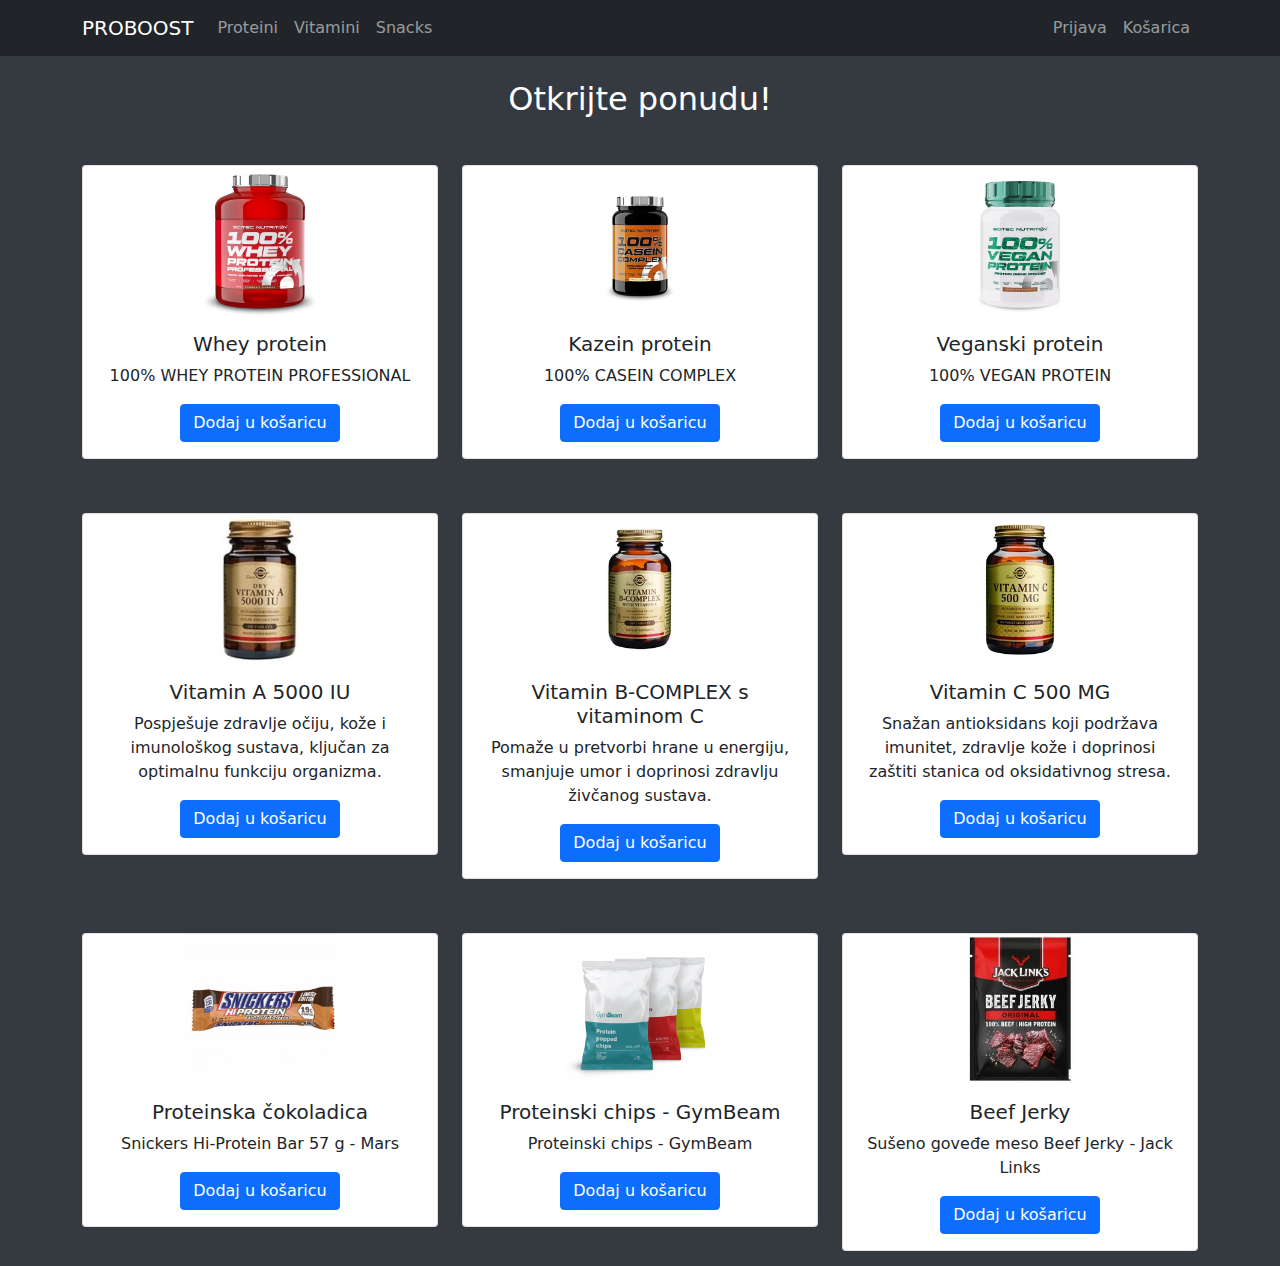
==== PROBOOST/index.html @ e50d38f0 "Prva verzija" ====
<!DOCTYPE html>
<html lang="en">
<head>
    <meta charset="UTF-8">
    <meta name="viewport" content="width=device-width, initial-scale=1.0">
    <title>PROBOOST - Webshop</title>
    <link rel="stylesheet" href="css/bootstrap.min.css">
    <link rel="stylesheet" href="css/styler.css">
</head>
<body>
    <nav class="navbar navbar-expand-lg navbar-dark bg-dark">
        <div class="container">
            <a class="navbar-brand" href="index.html">PROBOOST</a>
            <button class="navbar-toggler" type="button" data-bs-toggle="collapse" data-bs-target="#navbarNav" aria-controls="navbarNav" aria-expanded="false" aria-label="Toggle navigation">
                <span class="navbar-toggler-icon"></span>
            </button>
            <div class="collapse navbar-collapse" id="navbarNav">
                <ul class="navbar-nav me-auto">
                    <li class="nav-item">
                        <a class="nav-link" href="proteins.html">Proteini</a>
                    </li>
                    <li class="nav-item">
                        <a class="nav-link" href="vitamins.html">Vitamini</a>
                    </li>
                    <li class="nav-item">
                        <a class="nav-link" href="snacks.html">Snacks</a>
                    </li>
                </ul>
                <ul class="navbar-nav">
                    <li class="nav-item">
                        <a class="nav-link" href="#" data-bs-toggle="modal" data-bs-target="#signInModal">Prijava</a>
                    </li>
                    <li class="nav-item">
                        <a class="nav-link" href="#" data-bs-toggle="modal" data-bs-target="#cartModal">Košarica</a>
                    </li>
                </ul>
            </div>
        </div>
    </nav>

    <div class="container mt-4">
        <h2 class="text-center text-light">Otkrijte ponudu!</h2>
        <div class="row">

            <div class="container mt-4">
                <div class="row">
                    <!-- Protein Product 1 -->
                    <div class="col-md-4">
                        <div class="card text-center">
                            <img src="pic\Protein1.webp" class="card-img-top product-img" alt="100% WHEY PROTEIN PROFESSIONAL">
                            <div class="card-body">
                                <h5 class="card-title">Whey protein</h5>
                                <p class="card-text">100% WHEY PROTEIN PROFESSIONAL</p>
                                <a href="#" class="btn btn-primary">Dodaj u košaricu</a>
                            </div>
                        </div>
                    </div>

                    <!-- Protein Product 2 -->
                    <div class="col-md-4">
                        <div class="card text-center">
                            <img src="pic\Protein2.webp" class="card-img-top product-img" alt="100% CASEIN COMPLEX">
                            <div class="card-body">
                                <h5 class="card-title">Kazein protein</h5>
                                <p class="card-text">100% CASEIN COMPLEX</p>
                                <a href="#" class="btn btn-primary">Dodaj u košaricu</a>
                            </div>
                        </div>
                    </div>

                    <!-- Protein Product 3 -->
                    <div class="col-md-4">
                                <div class="card text-center">
                                    <img src="pic\Protein3.webp" class="card-img-top product-img" alt="100% VEGAN PROTEIN">
                                    <div class="card-body">
                                        <h5 class="card-title">Veganski protein</h5>
                                        <p class="card-text">100% VEGAN PROTEIN</p>
                                        <a href="#" class="btn btn-primary">Dodaj u košaricu</a>
                                    </div>
                                </div>
                            </div>
                        </div>
                    </div>
                </div>
            </div>

            <div class="container mt-4">
                <div class="row">
                    <!-- Protein Product 1 -->
                    <div class="col-md-4">
                        <div class="card text-center">
                            <img src="pic\Vitamin1.webp" class="card-img-top product-img" alt="Vitamin A">
                            <div class="card-body">
                                <h5 class="card-title">Vitamin A 5000 IU</h5>
                                <p class="card-text">Pospješuje zdravlje očiju, kože i imunološkog sustava, ključan za optimalnu funkciju organizma.</p>
                                <a href="#" class="btn btn-primary">Dodaj u košaricu</a>
                            </div>
                        </div>
                    </div>

                    <!-- Vitamin Product 2 -->
                    <div class="col-md-4">
                        <div class="card text-center">
                            <img src="pic\Vitamin2.webp" class="card-img-top product-img" alt="Vitamin B">
                            <div class="card-body">
                                <h5 class="card-title">Vitamin B-COMPLEX s vitaminom C</h5>
                                <p class="card-text">Pomaže u pretvorbi hrane u energiju, smanjuje umor i doprinosi zdravlju živčanog sustava.</p>
                                <a href="#" class="btn btn-primary">Dodaj u košaricu</a>
                            </div>
                        </div>
                    </div>
        
                    <!-- Vitamin Product 3 -->
                    <div class="col-md-4">
                                <div class="card text-center">
                                    <img src="pic\Vitamin3.webp" class="card-img-top product-img" alt="Vitamin C">
                                    <div class="card-body">
                                        <h5 class="card-title">Vitamin C 500 MG</h5>
                                        <p class="card-text">Snažan antioksidans koji podržava imunitet, zdravlje kože i doprinosi zaštiti stanica od oksidativnog stresa.</p>
                                        <a href="#" class="btn btn-primary">Dodaj u košaricu</a>
                                    </div>
                                </div>
                            </div>
                        </div>
                    </div>
                </div>
            </div>

            <div class="container mt-4">
                <div class="row">
                    <!-- Snack Product 1 -->
                    <div class="col-md-4">
                        <div class="card text-center">
                            <img src="pic\Snack1.webp" class="card-img-top product-img" alt="Snickers Hi-Protein Bar 57 g - Mars">
                            <div class="card-body">
                                <h5 class="card-title">Proteinska čokoladica</h5>
                                <p class="card-text">Snickers Hi-Protein Bar 57 g - Mars</p>
                                <a href="#" class="btn btn-primary">Dodaj u košaricu</a>
                            </div>
                        </div>
                    </div>

                    <!-- Snack Product 2 -->
                    <div class="col-md-4">
                        <div class="card text-center">
                            <img src="pic\Snack2.webp" class="card-img-top product-img" alt="Proteinski chips - GymBeam">
                            <div class="card-body">
                                <h5 class="card-title">Proteinski chips - GymBeam</h5>
                                <p class="card-text">Proteinski chips - GymBeam</p>
                                <a href="#" class="btn btn-primary">Dodaj u košaricu</a>
                            </div>
                        </div>
                    </div>
        
                    <!-- Snack Product 3 -->
                    <div class="col-md-4">
                                <div class="card text-center">
                                    <img src="pic\Snack3.webp" class="card-img-top product-img" alt="Sušeno goveđe meso Beef Jerky - Jack Links">
                                    <div class="card-body">
                                        <h5 class="card-title">Beef Jerky</h5>
                                        <p class="card-text">Sušeno goveđe meso Beef Jerky - Jack Links</p>
                                        <a href="#" class="btn btn-primary">Dodaj u košaricu</a>
                                    </div>
                                </div>
                            </div>
                        </div>
                    </div>
                </div>
            </div>
        </div>
    </div>
            
              
    <!-- Sign In Modal -->
    <div class="modal fade" id="signInModal" tabindex="-1" aria-labelledby="signInModalLabel" aria-hidden="true">
        <div class="modal-dialog">
            <div class="modal-content bg-dark text-white">
                <div class="modal-header">
                    <h5 class="modal-title" id="signInModalLabel">Prijavi se</h5>
                    <button type="button" class="btn-close" data-bs-dismiss="modal" aria-label="Close"></button>
                </div>
                <div class="modal-body">
                    <form>
                        <div class="mb-3">
                            <label for="email" class="form-label">Email</label>
                            <input type="email" class="form-control" id="email" required>
                        </div>
                        <div class="mb-3">
                            <label for="password" class="form-label">Lozinka</label>
                            <div class="input-group">
                                <input type="password" class="form-control" id="password" required>
                                <button type="button" class="btn btn-outline-secondary" id="togglePassword">Prikaži</button>
                            </div>
                        </div>
                        <button type="submit" class="btn btn-primary">Prijavi se</button>
                    </form>
                    <p class="mt-2">Nemaš račun? <a href="#" data-bs-toggle="modal" data-bs-target="#registerModal" data-bs-dismiss="modal" class="text-primary">Registriraj se</a></p>
                </div>
            </div>
        </div>
    </div>

    <!-- Register Modal -->
    <div class="modal fade" id="registerModal" tabindex="-1" aria-labelledby="registerModalLabel" aria-hidden="true">
        <div class="modal-dialog">
            <div class="modal-content bg-dark text-white">
                <div class="modal-header">
                    <h5 class="modal-title" id="registerModalLabel">Registriraj se</h5>
                    <button type="button" class="btn-close" data-bs-dismiss="modal" aria-label="Close"></button>
                </div>
                <div class="modal-body">
                    <form>
                        <div class="mb-3">
                            <label for="name" class="form-label">Ime</label>
                            <input type="text" class="form-control" id="name" required>
                        </div>
                        <div class="mb-3">
                            <label for="surname" class="form-label">Prezime</label>
                            <input type="text" class="form-control" id="surname" required>
                        </div>
                        <div class="mb-3">
                            <label for="regEmail" class="form-label">Email</label>
                            <input type="email" class="form-control" id="regEmail" required>
                        </div>
                        <div class="mb-3">
                            <label for="regPassword" class="form-label">Lozinka</label>
                            <div class="input-group">
                                <input type="password" class="form-control" id="regPassword" required>
                                <button type="button" class="btn btn-outline-secondary" id="toggleRegPassword">Prikaži</button>
                            </div>
                        </div>
                        <button type="submit" class="btn btn-primary">Registriraj se</button>
                    </form>
                    <p class="mt-2">Već imaš račun? <a href="#" data-bs-toggle="modal" data-bs-target="#signInModal" data-bs-dismiss="modal" class="text-primary">Prijavi se</a></p>
                </div>
            </div>
        </div>
    </div>

    <!-- Cart Modal -->
    <div class="modal fade" id="cartModal" tabindex="-1" aria-labelledby="cartModalLabel" aria-hidden="true">
        <div class="modal-dialog">
            <div class="modal-content bg-dark text-white">
                <div class="modal-header">
                    <h5 class="modal-title" id="cartModalLabel">Tvoja košarica</h5>
                    <button type="button" class="btn-close" data-bs-dismiss="modal" aria-label="Close"></button>
                </div>
                <div class="modal-body">
                    <p>Tvoja košarica je prazna.</p>
                </div>
            </div>
        </div>
    </div>

    <script src="js/jquery.min.js"></script>
    <script src="js/bootstrap.bundle.min.js"></script>

    <script>
        document.addEventListener('DOMContentLoaded', function () {
            const togglePassword = document.getElementById('togglePassword');
            const passwordInput = document.getElementById('password');
        
            if (togglePassword) {
                togglePassword.addEventListener('mousedown', function () {
                    passwordInput.type = 'text';
                });
        
                togglePassword.addEventListener('mouseup', function () {
                    passwordInput.type = 'password';
                });
        
                togglePassword.addEventListener('mouseleave', function () {
                    passwordInput.type = 'password';
                });
            }
        
            const toggleRegPassword = document.getElementById('toggleRegPassword');
            const regPasswordInput = document.getElementById('regPassword');
        
            if (toggleRegPassword) {
                toggleRegPassword.addEventListener('mousedown', function () {
                    regPasswordInput.type = 'text';
                });
        
                toggleRegPassword.addEventListener('mouseup', function () {
                    regPasswordInput.type = 'password';
                });
        
                toggleRegPassword.addEventListener('mouseleave', function () {
                    regPasswordInput.type = 'password';
                });
            }
        });
        </script>

</body>
</html>
---- PROBOOST/css/styler.css ----
body {
    background-color: #343a40;
}

.card {
    margin: 15px 0;
}

.navbar {
    margin-bottom: 20px;
}

.text-light {
    color: #ffffff !important;
}

.product-img {
    max-width: 100%;      /* Da slike ne prelaze širinu kartice */
    height: auto;         /* Omogućava automatsko prilagođavanje visine */
    max-height: 150px;    /* Ograničava visinu slike za ujednačen izgled */
    object-fit: contain;  /* Zadržava proporcije slike */
}
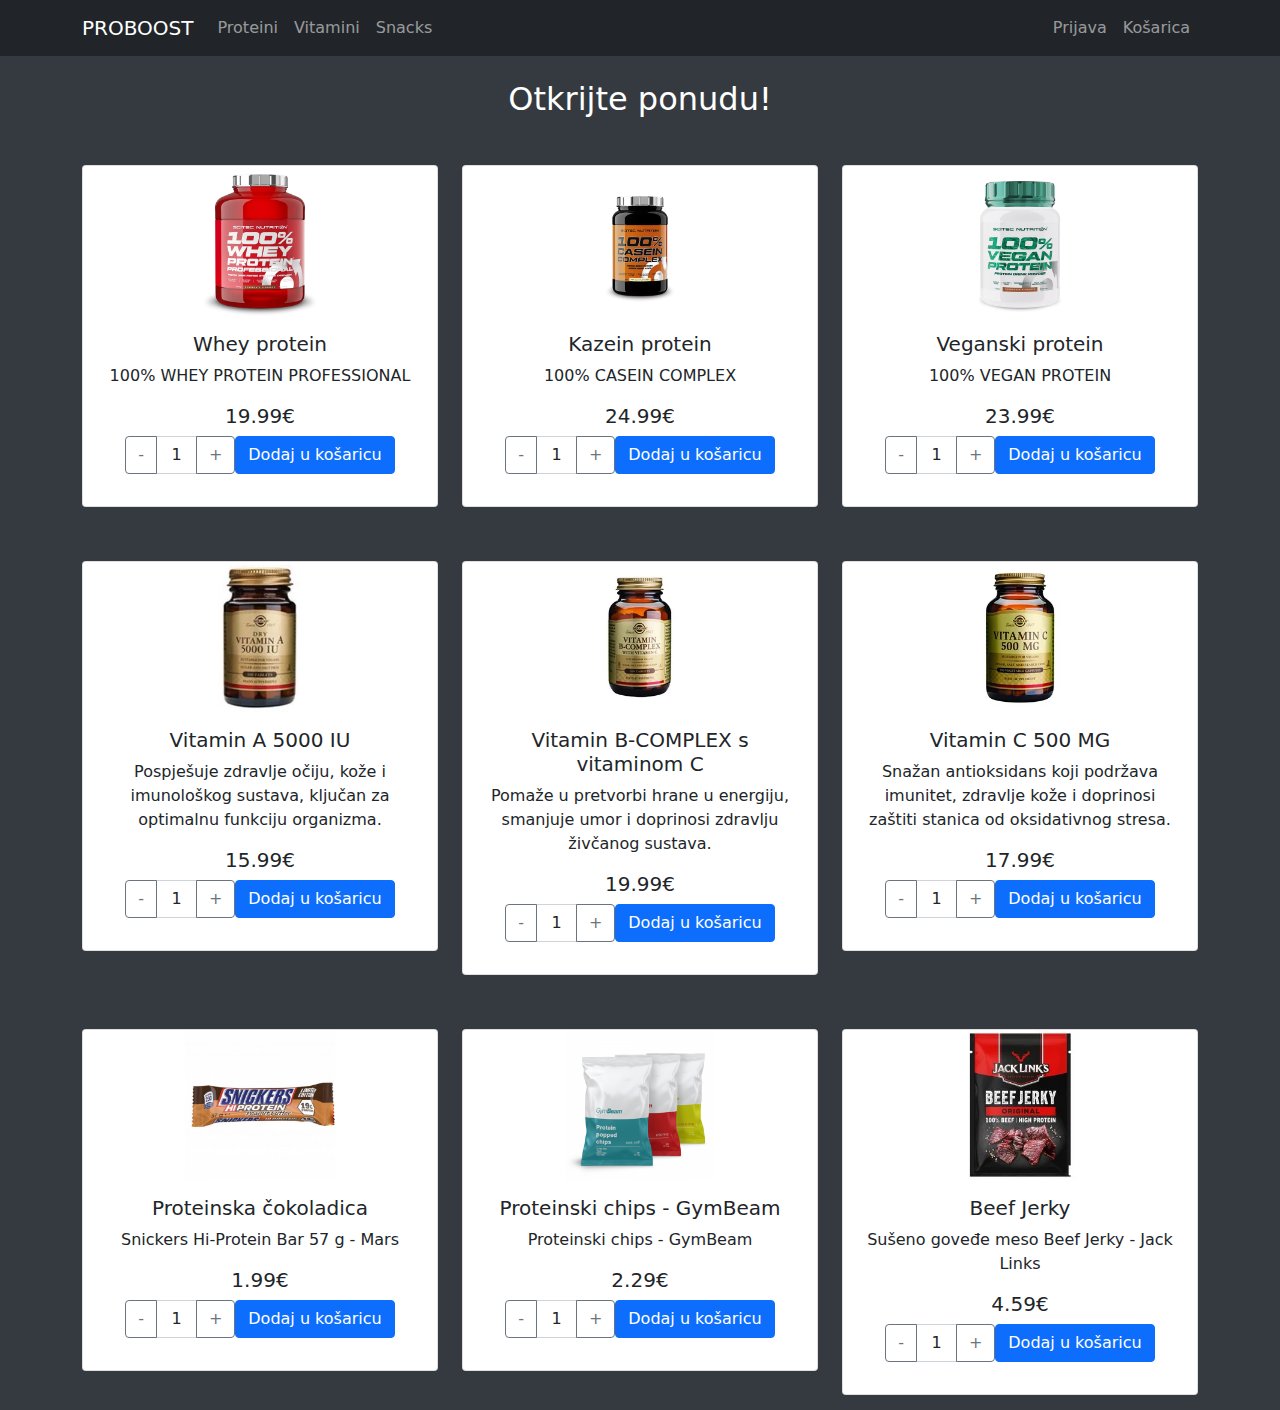
==== commit f06228c2: "Dodavanje proizvoda u košaricu i spinner za količinu proizvoda" ====
--- a/PROBOOST/index.html
+++ b/PROBOOST/index.html
@@ -6,6 +6,7 @@
     <title>PROBOOST - Webshop</title>
     <link rel="stylesheet" href="css/bootstrap.min.css">
     <link rel="stylesheet" href="css/styler.css">
+
 </head>
 <body>
     <nav class="navbar navbar-expand-lg navbar-dark bg-dark">
@@ -44,6 +45,7 @@
 
             <div class="container mt-4">
                 <div class="row">
+
                     <!-- Protein Product 1 -->
                     <div class="col-md-4">
                         <div class="card text-center">
@@ -51,49 +53,82 @@
                             <div class="card-body">
                                 <h5 class="card-title">Whey protein</h5>
                                 <p class="card-text">100% WHEY PROTEIN PROFESSIONAL</p>
-                                <a href="#" class="btn btn-primary">Dodaj u košaricu</a>
-                            </div>
-                        </div>
-                    </div>
-
+                                <h5 class="card-text">19.99€</h5>
+                                <div class="d-flex justify-content-center align-items-center mb-3">
+                                    <div class="input-group" style="max-width: 110px;">
+                                        <button class="btn btn-outline-secondary" type="button" id="decrease">-</button>
+                                        <input type="number" class="form-control" value="1" min="1" max="10" step="1" id="spinnerInput">
+                                        <button class="btn btn-outline-secondary" type="button" id="increase">+</button>
+                                    </div>
+                                    <button class="btn btn-primary add-to-cart-btn" data-product-name="Whey protein" data-product-price="19.99€">Dodaj u košaricu</button>
+                                </div>
+                            </div>
+                        </div>
+                    </div>
+
+                    
                     <!-- Protein Product 2 -->
                     <div class="col-md-4">
                         <div class="card text-center">
-                            <img src="pic\Protein2.webp" class="card-img-top product-img" alt="100% CASEIN COMPLEX">
+                            <img src="pic/Protein2.webp" class="card-img-top product-img" alt="100% CASEIN COMPLEX">
                             <div class="card-body">
                                 <h5 class="card-title">Kazein protein</h5>
                                 <p class="card-text">100% CASEIN COMPLEX</p>
-                                <a href="#" class="btn btn-primary">Dodaj u košaricu</a>
-                            </div>
-                        </div>
-                    </div>
+                                <h5 class="card-text">24.99€</h5>
+                                <div class="d-flex justify-content-center align-items-center mb-3">
+                                    <div class="input-group" style="max-width: 110px;">
+                                        <button class="btn btn-outline-secondary" type="button" id="decrease">-</button>
+                                        <input type="number" class="form-control" value="1" min="1" max="10" step="1" id="spinnerInput">
+                                        <button class="btn btn-outline-secondary" type="button" id="increase">+</button>
+                                    </div>
+                                    <button class="btn btn-primary add-to-cart-btn" data-product-name="Kazein protein" data-product-price="24.99€">Dodaj u košaricu</button>
+                                </div>
+                            </div>
+                        </div>
+                    </div>
+
 
                     <!-- Protein Product 3 -->
                     <div class="col-md-4">
-                                <div class="card text-center">
-                                    <img src="pic\Protein3.webp" class="card-img-top product-img" alt="100% VEGAN PROTEIN">
-                                    <div class="card-body">
-                                        <h5 class="card-title">Veganski protein</h5>
-                                        <p class="card-text">100% VEGAN PROTEIN</p>
-                                        <a href="#" class="btn btn-primary">Dodaj u košaricu</a>
-                                    </div>
-                                </div>
-                            </div>
-                        </div>
-                    </div>
+                        <div class="card text-center">
+                            <img src="pic\Protein3.webp" class="card-img-top product-img" alt="100% VEGAN PROTEIN">
+                            <div class="card-body">
+                                <h5 class="card-title">Veganski protein</h5>
+                                <p class="card-text">100% VEGAN PROTEIN</p>
+                                <h5 class="card-text">23.99€</h5>
+                                <div class="d-flex justify-content-center align-items-center mb-3">
+                                    <div class="input-group" style="max-width: 110px;">
+                                        <button class="btn btn-outline-secondary" type="button" id="decrease">-</button>
+                                        <input type="number" class="form-control" value="1" min="1" max="10" step="1" id="spinnerInput">
+                                        <button class="btn btn-outline-secondary" type="button" id="increase">+</button>
+                                    </div>
+                                    <button class="btn btn-primary add-to-cart-btn" data-product-name="Veganski protein" data-product-price="23.99€">Dodaj u košaricu</button>
+                                </div>
+                            </div>
+                        </div>
+                    </div>
+
                 </div>
             </div>
 
             <div class="container mt-4">
                 <div class="row">
-                    <!-- Protein Product 1 -->
+                    <!-- Vitamin Product 1 -->
                     <div class="col-md-4">
                         <div class="card text-center">
                             <img src="pic\Vitamin1.webp" class="card-img-top product-img" alt="Vitamin A">
                             <div class="card-body">
                                 <h5 class="card-title">Vitamin A 5000 IU</h5>
                                 <p class="card-text">Pospješuje zdravlje očiju, kože i imunološkog sustava, ključan za optimalnu funkciju organizma.</p>
-                                <a href="#" class="btn btn-primary">Dodaj u košaricu</a>
+                                <h5 class="card-text">15.99€</h5>
+                                <div class="d-flex justify-content-center align-items-center mb-3">
+                                    <div class="input-group" style="max-width: 110px;">
+                                        <button class="btn btn-outline-secondary" type="button" id="decrease">-</button>
+                                        <input type="number" class="form-control" value="1" min="1" max="10" step="1" id="spinnerInput">
+                                        <button class="btn btn-outline-secondary" type="button" id="increase">+</button>
+                                    </div>
+                                    <button class="btn btn-primary add-to-cart-btn" data-product-name="Vitamin A 5000 IU" data-product-price="15.99€">Dodaj u košaricu</button>
+                                </div>
                             </div>
                         </div>
                     </div>
@@ -105,24 +140,39 @@
                             <div class="card-body">
                                 <h5 class="card-title">Vitamin B-COMPLEX s vitaminom C</h5>
                                 <p class="card-text">Pomaže u pretvorbi hrane u energiju, smanjuje umor i doprinosi zdravlju živčanog sustava.</p>
-                                <a href="#" class="btn btn-primary">Dodaj u košaricu</a>
+                                <h5 class="card-text">19.99€</h5>
+                                <div class="d-flex justify-content-center align-items-center mb-3">
+                                    <div class="input-group" style="max-width: 110px;">
+                                        <button class="btn btn-outline-secondary" type="button" id="decrease">-</button>
+                                        <input type="number" class="form-control" value="1" min="1" max="10" step="1" id="spinnerInput">
+                                        <button class="btn btn-outline-secondary" type="button" id="increase">+</button>
+                                    </div>
+                                    <button class="btn btn-primary add-to-cart-btn" data-product-name="Vitamin B-COMPLEX s vitaminom C" data-product-price="19.99€">Dodaj u košaricu</button>
+                                </div>
                             </div>
                         </div>
                     </div>
         
                     <!-- Vitamin Product 3 -->
                     <div class="col-md-4">
-                                <div class="card text-center">
-                                    <img src="pic\Vitamin3.webp" class="card-img-top product-img" alt="Vitamin C">
-                                    <div class="card-body">
-                                        <h5 class="card-title">Vitamin C 500 MG</h5>
-                                        <p class="card-text">Snažan antioksidans koji podržava imunitet, zdravlje kože i doprinosi zaštiti stanica od oksidativnog stresa.</p>
-                                        <a href="#" class="btn btn-primary">Dodaj u košaricu</a>
-                                    </div>
-                                </div>
-                            </div>
-                        </div>
-                    </div>
+                        <div class="card text-center">
+                            <img src="pic\Vitamin3.webp" class="card-img-top product-img" alt="Vitamin C">
+                            <div class="card-body">
+                                <h5 class="card-title">Vitamin C 500 MG</h5>
+                                <p class="card-text">Snažan antioksidans koji podržava imunitet, zdravlje kože i doprinosi zaštiti stanica od oksidativnog stresa.</p>
+                                <h5 class="card-text">17.99€</h5>
+                                <div class="d-flex justify-content-center align-items-center mb-3">
+                                    <div class="input-group" style="max-width: 110px;">
+                                        <button class="btn btn-outline-secondary" type="button" id="decrease">-</button>
+                                        <input type="number" class="form-control" value="1" min="1" max="10" step="1" id="spinnerInput">
+                                        <button class="btn btn-outline-secondary" type="button" id="increase">+</button>
+                                    </div>
+                                    <button class="btn btn-primary add-to-cart-btn" data-product-name="Vitamin C 500 MG" data-product-price="17.99€">Dodaj u košaricu</button>
+                                </div>
+                            </div>
+                        </div>
+                    </div>
+
                 </div>
             </div>
 
@@ -135,7 +185,15 @@
                             <div class="card-body">
                                 <h5 class="card-title">Proteinska čokoladica</h5>
                                 <p class="card-text">Snickers Hi-Protein Bar 57 g - Mars</p>
-                                <a href="#" class="btn btn-primary">Dodaj u košaricu</a>
+                                <h5 class="card-text">1.99€</h5>
+                                <div class="d-flex justify-content-center align-items-center mb-3">
+                                    <div class="input-group" style="max-width: 110px;">
+                                        <button class="btn btn-outline-secondary" type="button" id="decrease">-</button>
+                                        <input type="number" class="form-control" value="1" min="1" max="10" step="1" id="spinnerInput">
+                                        <button class="btn btn-outline-secondary" type="button" id="increase">+</button>
+                                    </div>
+                                    <button class="btn btn-primary add-to-cart-btn" data-product-name="Proteinska čokoladica" data-product-price="1.99€">Dodaj u košaricu</button>
+                                </div>
                             </div>
                         </div>
                     </div>
@@ -147,30 +205,46 @@
                             <div class="card-body">
                                 <h5 class="card-title">Proteinski chips - GymBeam</h5>
                                 <p class="card-text">Proteinski chips - GymBeam</p>
-                                <a href="#" class="btn btn-primary">Dodaj u košaricu</a>
+                                <h5 class="card-text">2.29€</h5>
+                                <div class="d-flex justify-content-center align-items-center mb-3">
+                                    <div class="input-group" style="max-width: 110px;">
+                                        <button class="btn btn-outline-secondary" type="button" id="decrease">-</button>
+                                        <input type="number" class="form-control" value="1" min="1" max="10" step="1" id="spinnerInput">
+                                        <button class="btn btn-outline-secondary" type="button" id="increase">+</button>
+                                    </div>
+                                    <button class="btn btn-primary add-to-cart-btn" data-product-name="Proteinski chips - GymBeam" data-product-price="2.29€">Dodaj u košaricu</button>
+                                </div>
                             </div>
                         </div>
                     </div>
         
                     <!-- Snack Product 3 -->
                     <div class="col-md-4">
-                                <div class="card text-center">
-                                    <img src="pic\Snack3.webp" class="card-img-top product-img" alt="Sušeno goveđe meso Beef Jerky - Jack Links">
-                                    <div class="card-body">
-                                        <h5 class="card-title">Beef Jerky</h5>
-                                        <p class="card-text">Sušeno goveđe meso Beef Jerky - Jack Links</p>
-                                        <a href="#" class="btn btn-primary">Dodaj u košaricu</a>
-                                    </div>
-                                </div>
-                            </div>
-                        </div>
-                    </div>
-                </div>
-            </div>
+                        <div class="card text-center">
+                            <img src="pic\Snack3.webp" class="card-img-top product-img" alt="Sušeno goveđe meso Beef Jerky - Jack Links">
+                            <div class="card-body">
+                                <h5 class="card-title">Beef Jerky</h5>
+                                <p class="card-text">Sušeno goveđe meso Beef Jerky - Jack Links</p>
+                                <h5 class="card-text">4.59€</h5>
+                                <div class="d-flex justify-content-center align-items-center mb-3">
+                                    <div class="input-group" style="max-width: 110px;">
+                                        <button class="btn btn-outline-secondary" type="button" id="decrease">-</button>
+                                        <input type="number" class="form-control" value="1" min="1" max="10" step="1" id="spinnerInput">
+                                        <button class="btn btn-outline-secondary" type="button" id="increase">+</button>
+                                    </div>
+                                    <button class="btn btn-primary add-to-cart-btn" data-product-name="Beef Jerky" data-product-price="4.59€">Dodaj u košaricu</button>
+                                </div>
+                            </div>
+                        </div>
+                    </div>
+
+                </div>
+            </div>
+
         </div>
     </div>
             
-              
+
     <!-- Sign In Modal -->
     <div class="modal fade" id="signInModal" tabindex="-1" aria-labelledby="signInModalLabel" aria-hidden="true">
         <div class="modal-dialog">
@@ -237,7 +311,7 @@
         </div>
     </div>
 
-    <!-- Cart Modal -->
+    <!-- Cart modal --> 
     <div class="modal fade" id="cartModal" tabindex="-1" aria-labelledby="cartModalLabel" aria-hidden="true">
         <div class="modal-dialog">
             <div class="modal-content bg-dark text-white">
@@ -246,7 +320,15 @@
                     <button type="button" class="btn-close" data-bs-dismiss="modal" aria-label="Close"></button>
                 </div>
                 <div class="modal-body">
-                    <p>Tvoja košarica je prazna.</p>
+                    <ul id="cartItemsList">
+                        <li>Tvoja košarica je prazna.</li>
+                    </ul>
+                    <p id="totalPrice">Ukupna cijena: 0.00€</p> <!-- Prikaz ukupne cijene -->
+                </div>
+                    
+                <div class="modal-footer">
+                    <button type="button" class="btn btn-secondary" data-bs-dismiss="modal">Zatvori</button>
+                    <button type="button" class="btn btn-primary" id="checkoutButton">Nastavi na naplatu</button>
                 </div>
             </div>
         </div>
@@ -254,9 +336,14 @@
 
     <script src="js/jquery.min.js"></script>
     <script src="js/bootstrap.bundle.min.js"></script>
+    <!-- <script src="https://code.jquery.com/jquery-3.5.1.slim.min.js"></script>
+    <script src="https://cdn.jsdelivr.net/npm/@popperjs/core@2.9.2/dist/umd/popper.min.js"></script>
+    <script src="https://stackpath.bootstrapcdn.com/bootstrap/4.5.2/js/bootstrap.min.js"></script> -->
+
 
     <script>
         document.addEventListener('DOMContentLoaded', function () {
+            // Toggle password visibility for login form
             const togglePassword = document.getElementById('togglePassword');
             const passwordInput = document.getElementById('password');
         
@@ -274,6 +361,7 @@
                 });
             }
         
+            // Toggle password visibility for registration form
             const toggleRegPassword = document.getElementById('toggleRegPassword');
             const regPasswordInput = document.getElementById('regPassword');
         
@@ -291,7 +379,108 @@
                 });
             }
         });
-        </script>
+
+        document.addEventListener('DOMContentLoaded', () => {
+            // Spinner za povećavanje i smanjivanje količine
+            const increaseBtns = document.querySelectorAll('.btn[id="increase"]');
+            const decreaseBtns = document.querySelectorAll('.btn[id="decrease"]');
+
+            increaseBtns.forEach(btn => {
+                btn.addEventListener('click', (e) => {
+                    const input = e.target.closest('.input-group').querySelector('input');
+                    const currentValue = parseInt(input.value);
+                    const max = parseInt(input.max);
+                    const step = parseInt(input.step);
+                    if (!isNaN(currentValue) && (!max || currentValue + step <= max)) {
+                        input.value = currentValue + step;
+                    }
+                });
+            });
+
+            decreaseBtns.forEach(btn => {
+                btn.addEventListener('click', (e) => {
+                    const input = e.target.closest('.input-group').querySelector('input');
+                    const currentValue = parseInt(input.value);
+                    const min = parseInt(input.min);
+                    const step = parseInt(input.step);
+                    if (!isNaN(currentValue) && (!min || currentValue - step >= min)) {
+                        input.value = currentValue - step;
+                    }
+                });
+            });
+
+            // Košarica
+            let cart = [];
+            let totalPrice = 0;  // Dodajemo varijablu za ukupnu cijenu
+
+            // Dodavanje proizvoda u košaricu
+            const addToCartBtns = document.querySelectorAll('.add-to-cart-btn');
+
+            addToCartBtns.forEach(btn => {
+                btn.addEventListener('click', (e) => {
+                    const productCard = e.target.closest('.card');
+                    const productName = btn.getAttribute('data-product-name');
+                    const productPrice = parseFloat(btn.getAttribute('data-product-price'));
+                    const quantityInput = productCard.querySelector('input[type="number"]');
+                    const quantity = parseInt(quantityInput ? quantityInput.value : 1);
+
+                    addToCart(productName, productPrice, quantity);
+                });
+            });
+
+            function addToCart(productName, productPrice, quantity) {
+                const existingProduct = cart.find(item => item.name === productName);
+
+                if (existingProduct) {
+                    existingProduct.quantity += quantity; // Povećaj količinu ako proizvod već postoji
+                } else {
+                    cart.push({ name: productName, price: productPrice, quantity });
+                }
+
+                updateCartModal();
+            }
+
+            // Ažuriranje sadržaja modalnog prozora košarice
+            function updateCartModal() {
+                const cartItemsList = document.getElementById('cartItemsList');
+                const checkoutButton = document.getElementById('checkoutButton');
+                const totalPriceElement = document.getElementById('totalPrice'); // Prikaz ukupne cijene
+
+                if (cart.length === 0) {
+                    cartItemsList.innerHTML = '<li>Tvoja košarica je prazna.</li>';
+                    totalPriceElement.textContent = 'Ukupna cijena: 0.00€'; // Ako je košarica prazna
+                    checkoutButton.disabled = true; // Onemogući "Nastavi na naplatu" ako je prazno
+                } else {
+                    cartItemsList.innerHTML = '';
+                    totalPrice = 0; // Resetiraj ukupnu cijenu
+
+                    cart.forEach(item => {
+                        const li = document.createElement('li');
+                        li.textContent = `${item.name} - ${item.quantity} x ${item.price.toFixed(2)}€`;
+                        cartItemsList.appendChild(li);
+                        totalPrice += item.price * item.quantity; // Ažuriraj ukupnu cijenu
+                    });
+
+                    totalPriceElement.textContent = `Ukupna cijena: ${totalPrice.toFixed(2)}€`; // Prikaz ukupne cijene
+                    checkoutButton.disabled = false; // Omogući "Nastavi na naplatu" ako ima proizvoda
+                }
+            }
+
+            // Gumb za plaćanje
+            const checkoutButton = document.getElementById('checkoutButton');
+            checkoutButton.addEventListener('click', () => {
+                if (cart.length > 0) {
+                    alert('Plaćanje trenutno nije implementirano. Hvala na kupovini!');
+                } else {
+                    alert('Košarica je prazna.');
+                }
+            });
+        });
+
+
+
+    </script>
+    
 
 </body>
 </html>--- a/PROBOOST/css/styler.css
+++ b/PROBOOST/css/styler.css
@@ -19,4 +19,15 @@
     height: auto;         /* Omogućava automatsko prilagođavanje visine */
     max-height: 150px;    /* Ograničava visinu slike za ujednačen izgled */
     object-fit: contain;  /* Zadržava proporcije slike */
-}+}
+
+input[type="number"]::-webkit-inner-spin-button,
+        input[type="number"]::-webkit-outer-spin-button {
+            -webkit-appearance: none;
+            margin: 0;
+        }
+
+        input[type="number"] {
+            text-align: center; 
+        }
+
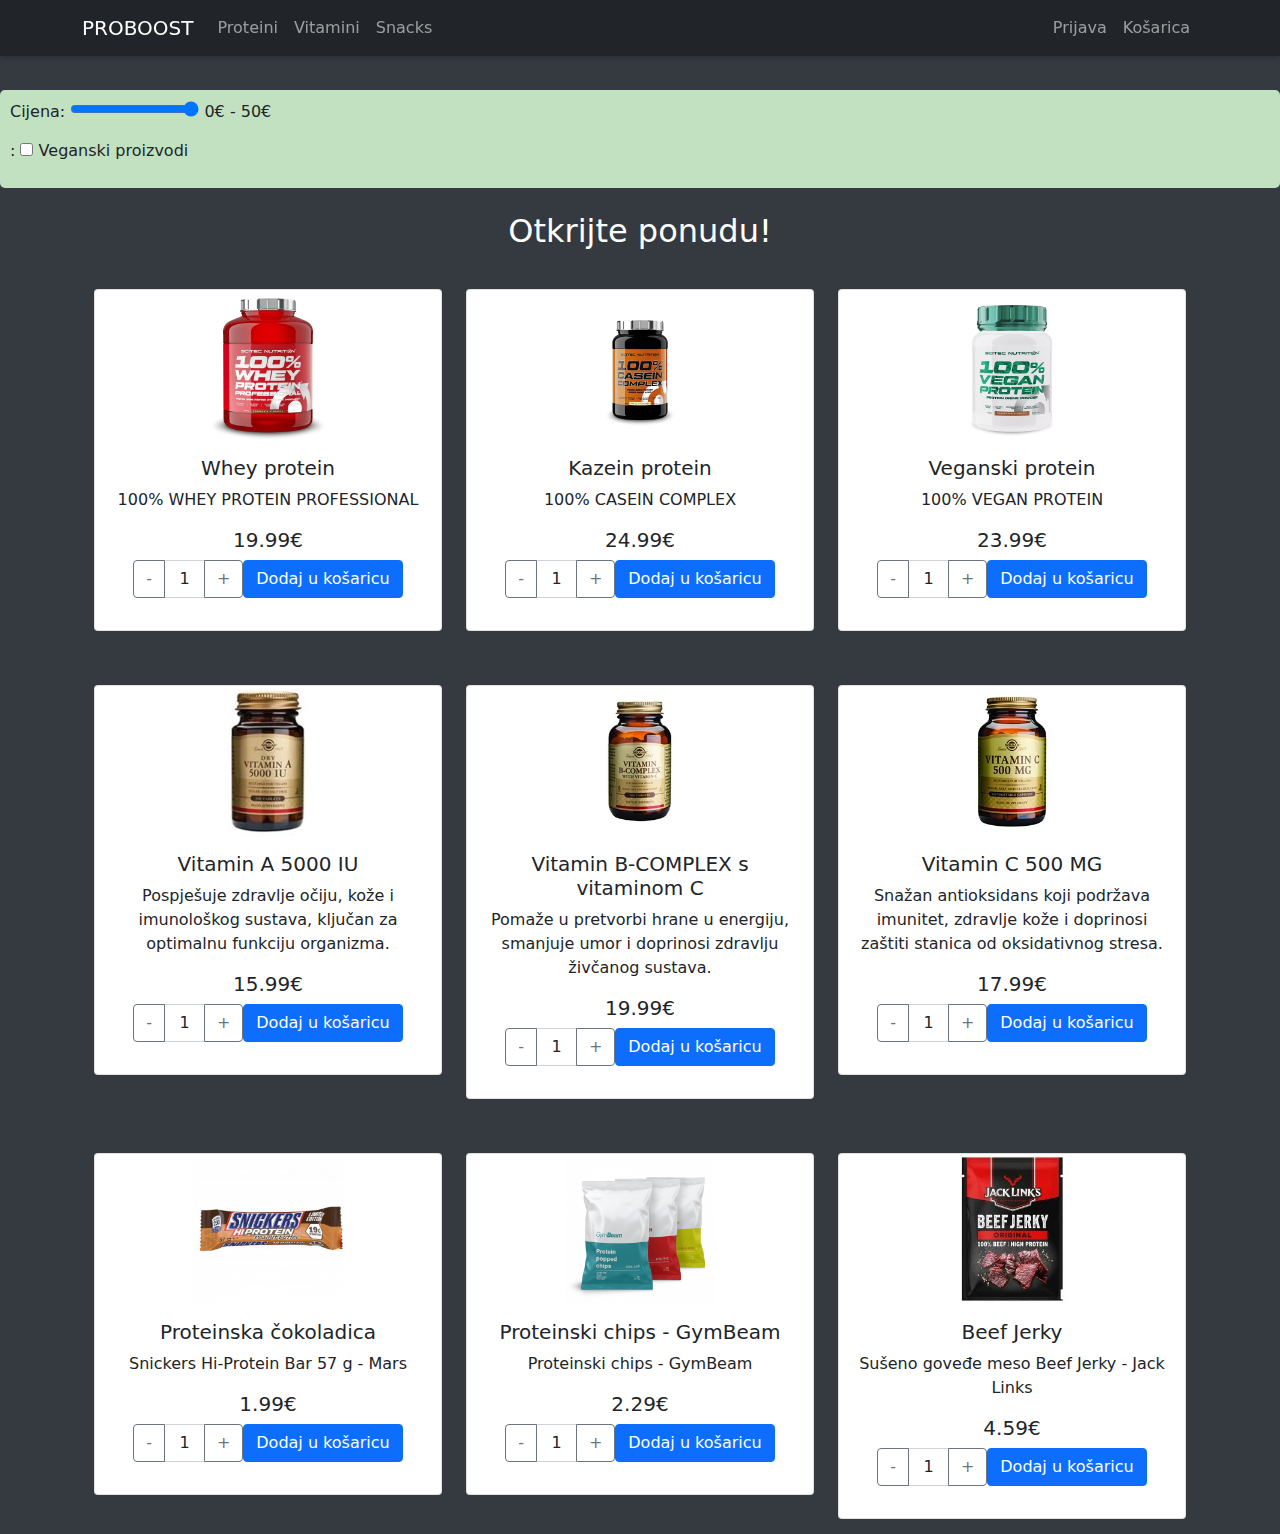
==== commit 00fbc087: "Add product filters by price and vegan status" ====
--- a/PROBOOST/index.html
+++ b/PROBOOST/index.html
@@ -39,212 +39,221 @@
         </div>
     </nav>
 
+    <!-- Filtri -->
+    <div class="filters">
+        <div class="filter-price">
+            <label for="priceRange">Cijena:</label>
+            <input type="range" id="priceRange" min="0" max="50" step="1" value="50">
+            <span id="priceValue">0€ - 50€</span>
+        </div>
+        <div class="filter-vegan">
+            <label for="veganFilter">:</label>
+            <input type="checkbox" id="veganFilter"> 
+            <span>Veganski proizvodi</span>
+        </div>
+    </div>
+    
     <div class="container mt-4">
         <h2 class="text-center text-light">Otkrijte ponudu!</h2>
-        <div class="row">
-
-            <div class="container mt-4">
-                <div class="row">
-
-                    <!-- Protein Product 1 -->
-                    <div class="col-md-4">
-                        <div class="card text-center">
-                            <img src="pic\Protein1.webp" class="card-img-top product-img" alt="100% WHEY PROTEIN PROFESSIONAL">
-                            <div class="card-body">
-                                <h5 class="card-title">Whey protein</h5>
-                                <p class="card-text">100% WHEY PROTEIN PROFESSIONAL</p>
-                                <h5 class="card-text">19.99€</h5>
-                                <div class="d-flex justify-content-center align-items-center mb-3">
-                                    <div class="input-group" style="max-width: 110px;">
-                                        <button class="btn btn-outline-secondary" type="button" id="decrease">-</button>
-                                        <input type="number" class="form-control" value="1" min="1" max="10" step="1" id="spinnerInput">
-                                        <button class="btn btn-outline-secondary" type="button" id="increase">+</button>
-                                    </div>
-                                    <button class="btn btn-primary add-to-cart-btn" data-product-name="Whey protein" data-product-price="19.99€">Dodaj u košaricu</button>
-                                </div>
-                            </div>
-                        </div>
-                    </div>
-
-                    
-                    <!-- Protein Product 2 -->
-                    <div class="col-md-4">
-                        <div class="card text-center">
-                            <img src="pic/Protein2.webp" class="card-img-top product-img" alt="100% CASEIN COMPLEX">
-                            <div class="card-body">
-                                <h5 class="card-title">Kazein protein</h5>
-                                <p class="card-text">100% CASEIN COMPLEX</p>
-                                <h5 class="card-text">24.99€</h5>
-                                <div class="d-flex justify-content-center align-items-center mb-3">
-                                    <div class="input-group" style="max-width: 110px;">
-                                        <button class="btn btn-outline-secondary" type="button" id="decrease">-</button>
-                                        <input type="number" class="form-control" value="1" min="1" max="10" step="1" id="spinnerInput">
-                                        <button class="btn btn-outline-secondary" type="button" id="increase">+</button>
-                                    </div>
-                                    <button class="btn btn-primary add-to-cart-btn" data-product-name="Kazein protein" data-product-price="24.99€">Dodaj u košaricu</button>
-                                </div>
-                            </div>
-                        </div>
-                    </div>
-
-
-                    <!-- Protein Product 3 -->
-                    <div class="col-md-4">
-                        <div class="card text-center">
-                            <img src="pic\Protein3.webp" class="card-img-top product-img" alt="100% VEGAN PROTEIN">
-                            <div class="card-body">
-                                <h5 class="card-title">Veganski protein</h5>
-                                <p class="card-text">100% VEGAN PROTEIN</p>
-                                <h5 class="card-text">23.99€</h5>
-                                <div class="d-flex justify-content-center align-items-center mb-3">
-                                    <div class="input-group" style="max-width: 110px;">
-                                        <button class="btn btn-outline-secondary" type="button" id="decrease">-</button>
-                                        <input type="number" class="form-control" value="1" min="1" max="10" step="1" id="spinnerInput">
-                                        <button class="btn btn-outline-secondary" type="button" id="increase">+</button>
-                                    </div>
-                                    <button class="btn btn-primary add-to-cart-btn" data-product-name="Veganski protein" data-product-price="23.99€">Dodaj u košaricu</button>
-                                </div>
-                            </div>
-                        </div>
-                    </div>
-
-                </div>
-            </div>
-
-            <div class="container mt-4">
-                <div class="row">
-                    <!-- Vitamin Product 1 -->
-                    <div class="col-md-4">
-                        <div class="card text-center">
-                            <img src="pic\Vitamin1.webp" class="card-img-top product-img" alt="Vitamin A">
-                            <div class="card-body">
-                                <h5 class="card-title">Vitamin A 5000 IU</h5>
-                                <p class="card-text">Pospješuje zdravlje očiju, kože i imunološkog sustava, ključan za optimalnu funkciju organizma.</p>
-                                <h5 class="card-text">15.99€</h5>
-                                <div class="d-flex justify-content-center align-items-center mb-3">
-                                    <div class="input-group" style="max-width: 110px;">
-                                        <button class="btn btn-outline-secondary" type="button" id="decrease">-</button>
-                                        <input type="number" class="form-control" value="1" min="1" max="10" step="1" id="spinnerInput">
-                                        <button class="btn btn-outline-secondary" type="button" id="increase">+</button>
-                                    </div>
-                                    <button class="btn btn-primary add-to-cart-btn" data-product-name="Vitamin A 5000 IU" data-product-price="15.99€">Dodaj u košaricu</button>
-                                </div>
-                            </div>
-                        </div>
-                    </div>
-
-                    <!-- Vitamin Product 2 -->
-                    <div class="col-md-4">
-                        <div class="card text-center">
-                            <img src="pic\Vitamin2.webp" class="card-img-top product-img" alt="Vitamin B">
-                            <div class="card-body">
-                                <h5 class="card-title">Vitamin B-COMPLEX s vitaminom C</h5>
-                                <p class="card-text">Pomaže u pretvorbi hrane u energiju, smanjuje umor i doprinosi zdravlju živčanog sustava.</p>
-                                <h5 class="card-text">19.99€</h5>
-                                <div class="d-flex justify-content-center align-items-center mb-3">
-                                    <div class="input-group" style="max-width: 110px;">
-                                        <button class="btn btn-outline-secondary" type="button" id="decrease">-</button>
-                                        <input type="number" class="form-control" value="1" min="1" max="10" step="1" id="spinnerInput">
-                                        <button class="btn btn-outline-secondary" type="button" id="increase">+</button>
-                                    </div>
-                                    <button class="btn btn-primary add-to-cart-btn" data-product-name="Vitamin B-COMPLEX s vitaminom C" data-product-price="19.99€">Dodaj u košaricu</button>
-                                </div>
-                            </div>
-                        </div>
-                    </div>
-        
-                    <!-- Vitamin Product 3 -->
-                    <div class="col-md-4">
-                        <div class="card text-center">
-                            <img src="pic\Vitamin3.webp" class="card-img-top product-img" alt="Vitamin C">
-                            <div class="card-body">
-                                <h5 class="card-title">Vitamin C 500 MG</h5>
-                                <p class="card-text">Snažan antioksidans koji podržava imunitet, zdravlje kože i doprinosi zaštiti stanica od oksidativnog stresa.</p>
-                                <h5 class="card-text">17.99€</h5>
-                                <div class="d-flex justify-content-center align-items-center mb-3">
-                                    <div class="input-group" style="max-width: 110px;">
-                                        <button class="btn btn-outline-secondary" type="button" id="decrease">-</button>
-                                        <input type="number" class="form-control" value="1" min="1" max="10" step="1" id="spinnerInput">
-                                        <button class="btn btn-outline-secondary" type="button" id="increase">+</button>
-                                    </div>
-                                    <button class="btn btn-primary add-to-cart-btn" data-product-name="Vitamin C 500 MG" data-product-price="17.99€">Dodaj u košaricu</button>
-                                </div>
-                            </div>
-                        </div>
-                    </div>
-
-                </div>
-            </div>
-
-            <div class="container mt-4">
-                <div class="row">
-                    <!-- Snack Product 1 -->
-                    <div class="col-md-4">
-                        <div class="card text-center">
-                            <img src="pic\Snack1.webp" class="card-img-top product-img" alt="Snickers Hi-Protein Bar 57 g - Mars">
-                            <div class="card-body">
-                                <h5 class="card-title">Proteinska čokoladica</h5>
-                                <p class="card-text">Snickers Hi-Protein Bar 57 g - Mars</p>
-                                <h5 class="card-text">1.99€</h5>
-                                <div class="d-flex justify-content-center align-items-center mb-3">
-                                    <div class="input-group" style="max-width: 110px;">
-                                        <button class="btn btn-outline-secondary" type="button" id="decrease">-</button>
-                                        <input type="number" class="form-control" value="1" min="1" max="10" step="1" id="spinnerInput">
-                                        <button class="btn btn-outline-secondary" type="button" id="increase">+</button>
-                                    </div>
-                                    <button class="btn btn-primary add-to-cart-btn" data-product-name="Proteinska čokoladica" data-product-price="1.99€">Dodaj u košaricu</button>
-                                </div>
-                            </div>
-                        </div>
-                    </div>
-
-                    <!-- Snack Product 2 -->
-                    <div class="col-md-4">
-                        <div class="card text-center">
-                            <img src="pic\Snack2.webp" class="card-img-top product-img" alt="Proteinski chips - GymBeam">
-                            <div class="card-body">
-                                <h5 class="card-title">Proteinski chips - GymBeam</h5>
-                                <p class="card-text">Proteinski chips - GymBeam</p>
-                                <h5 class="card-text">2.29€</h5>
-                                <div class="d-flex justify-content-center align-items-center mb-3">
-                                    <div class="input-group" style="max-width: 110px;">
-                                        <button class="btn btn-outline-secondary" type="button" id="decrease">-</button>
-                                        <input type="number" class="form-control" value="1" min="1" max="10" step="1" id="spinnerInput">
-                                        <button class="btn btn-outline-secondary" type="button" id="increase">+</button>
-                                    </div>
-                                    <button class="btn btn-primary add-to-cart-btn" data-product-name="Proteinski chips - GymBeam" data-product-price="2.29€">Dodaj u košaricu</button>
-                                </div>
-                            </div>
-                        </div>
-                    </div>
-        
-                    <!-- Snack Product 3 -->
-                    <div class="col-md-4">
-                        <div class="card text-center">
-                            <img src="pic\Snack3.webp" class="card-img-top product-img" alt="Sušeno goveđe meso Beef Jerky - Jack Links">
-                            <div class="card-body">
-                                <h5 class="card-title">Beef Jerky</h5>
-                                <p class="card-text">Sušeno goveđe meso Beef Jerky - Jack Links</p>
-                                <h5 class="card-text">4.59€</h5>
-                                <div class="d-flex justify-content-center align-items-center mb-3">
-                                    <div class="input-group" style="max-width: 110px;">
-                                        <button class="btn btn-outline-secondary" type="button" id="decrease">-</button>
-                                        <input type="number" class="form-control" value="1" min="1" max="10" step="1" id="spinnerInput">
-                                        <button class="btn btn-outline-secondary" type="button" id="increase">+</button>
-                                    </div>
-                                    <button class="btn btn-primary add-to-cart-btn" data-product-name="Beef Jerky" data-product-price="4.59€">Dodaj u košaricu</button>
-                                </div>
-                            </div>
-                        </div>
-                    </div>
-
+        <div class="container mt-4">
+            <div class="row">
+
+                <!-- Protein Product 1 -->
+                <div class="col-md-4 product" data-price="19.99" data-vegan="false">
+                    <div class="card text-center">
+                        <img src="pic\Protein1.webp" class="card-img-top product-img" alt="100% WHEY PROTEIN PROFESSIONAL">
+                        <div class="card-body">
+                            <h5 class="card-title">Whey protein</h5>
+                            <p class="card-text">100% WHEY PROTEIN PROFESSIONAL</p>
+                            <h5 class="card-text">19.99€</h5>
+                            <div class="d-flex justify-content-center align-items-center mb-3">
+                                <div class="input-group" style="max-width: 110px;">
+                                    <button class="btn btn-outline-secondary" type="button" id="decrease">-</button>
+                                    <input type="number" class="form-control" value="1" min="1" max="10" step="1" id="spinnerInput">
+                                    <button class="btn btn-outline-secondary" type="button" id="increase">+</button>
+                                </div>
+                                <button class="btn btn-primary add-to-cart-btn" data-product-name="Whey protein" data-product-price="19.99€">Dodaj u košaricu</button>
+                            </div>
+                        </div>
+                    </div>
+                </div>
+
+                
+                <!-- Protein Product 2 -->
+                <div class="col-md-4 product" data-price="24.99" data-vegan="false">
+                    <div class="card text-center">
+                        <img src="pic/Protein2.webp" class="card-img-top product-img" alt="100% CASEIN COMPLEX">
+                        <div class="card-body">
+                            <h5 class="card-title">Kazein protein</h5>
+                            <p class="card-text">100% CASEIN COMPLEX</p>
+                            <h5 class="card-text">24.99€</h5>
+                            <div class="d-flex justify-content-center align-items-center mb-3">
+                                <div class="input-group" style="max-width: 110px;">
+                                    <button class="btn btn-outline-secondary" type="button" id="decrease">-</button>
+                                    <input type="number" class="form-control" value="1" min="1" max="10" step="1" id="spinnerInput">
+                                    <button class="btn btn-outline-secondary" type="button" id="increase">+</button>
+                                </div>
+                                <button class="btn btn-primary add-to-cart-btn" data-product-name="Kazein protein" data-product-price="24.99€">Dodaj u košaricu</button>
+                            </div>
+                        </div>
+                    </div>
+                </div>
+
+
+                <!-- Protein Product 3 -->
+                <div class="col-md-4 product" data-price="23.99" data-vegan="true">
+                    <div class="card text-center">
+                        <img src="pic\Protein3.webp" class="card-img-top product-img" alt="100% VEGAN PROTEIN">
+                        <div class="card-body">
+                            <h5 class="card-title">Veganski protein</h5>
+                            <p class="card-text">100% VEGAN PROTEIN</p>
+                            <h5 class="card-text">23.99€</h5>
+                            <div class="d-flex justify-content-center align-items-center mb-3">
+                                <div class="input-group" style="max-width: 110px;">
+                                    <button class="btn btn-outline-secondary" type="button" id="decrease">-</button>
+                                    <input type="number" class="form-control" value="1" min="1" max="10" step="1" id="spinnerInput">
+                                    <button class="btn btn-outline-secondary" type="button" id="increase">+</button>
+                                </div>
+                                <button class="btn btn-primary add-to-cart-btn" data-product-name="Veganski protein" data-product-price="23.99€">Dodaj u košaricu</button>
+                            </div>
+                        </div>
+                    </div>
+                </div>
+
+            </div>
+        </div>
+
+        <div class="container mt-4">
+            <div class="row">
+                <!-- Vitamin Product 1 -->
+                <div class="col-md-4 product" data-price="15.99" data-vegan="false">
+                    <div class="card text-center">
+                        <img src="pic\Vitamin1.webp" class="card-img-top product-img" alt="Vitamin A">
+                        <div class="card-body">
+                            <h5 class="card-title">Vitamin A 5000 IU</h5>
+                            <p class="card-text">Pospješuje zdravlje očiju, kože i imunološkog sustava, ključan za optimalnu funkciju organizma.</p>
+                            <h5 class="card-text">15.99€</h5>
+                            <div class="d-flex justify-content-center align-items-center mb-3">
+                                <div class="input-group" style="max-width: 110px;">
+                                    <button class="btn btn-outline-secondary" type="button" id="decrease">-</button>
+                                    <input type="number" class="form-control" value="1" min="1" max="10" step="1" id="spinnerInput">
+                                    <button class="btn btn-outline-secondary" type="button" id="increase">+</button>
+                                </div>
+                                <button class="btn btn-primary add-to-cart-btn" data-product-name="Vitamin A 5000 IU" data-product-price="15.99€">Dodaj u košaricu</button>
+                            </div>
+                        </div>
+                    </div>
+                </div>
+
+                <!-- Vitamin Product 2 -->
+                <div class="col-md-4 product" data-price="19.99" data-vegan="false">
+                    <div class="card text-center">
+                        <img src="pic\Vitamin2.webp" class="card-img-top product-img" alt="Vitamin B">
+                        <div class="card-body">
+                            <h5 class="card-title">Vitamin B-COMPLEX s vitaminom C</h5>
+                            <p class="card-text">Pomaže u pretvorbi hrane u energiju, smanjuje umor i doprinosi zdravlju živčanog sustava.</p>
+                            <h5 class="card-text">19.99€</h5>
+                            <div class="d-flex justify-content-center align-items-center mb-3">
+                                <div class="input-group" style="max-width: 110px;">
+                                    <button class="btn btn-outline-secondary" type="button" id="decrease">-</button>
+                                    <input type="number" class="form-control" value="1" min="1" max="10" step="1" id="spinnerInput">
+                                    <button class="btn btn-outline-secondary" type="button" id="increase">+</button>
+                                </div>
+                                <button class="btn btn-primary add-to-cart-btn" data-product-name="Vitamin B-COMPLEX s vitaminom C" data-product-price="19.99€">Dodaj u košaricu</button>
+                            </div>
+                        </div>
+                    </div>
+                </div>
+    
+                <!-- Vitamin Product 3 -->
+                <div class="col-md-4 product" data-price="17.99" data-vegan="false">
+                    <div class="card text-center">
+                        <img src="pic\Vitamin3.webp" class="card-img-top product-img" alt="Vitamin C">
+                        <div class="card-body">
+                            <h5 class="card-title">Vitamin C 500 MG</h5>
+                            <p class="card-text">Snažan antioksidans koji podržava imunitet, zdravlje kože i doprinosi zaštiti stanica od oksidativnog stresa.</p>
+                            <h5 class="card-text">17.99€</h5>
+                            <div class="d-flex justify-content-center align-items-center mb-3">
+                                <div class="input-group" style="max-width: 110px;">
+                                    <button class="btn btn-outline-secondary" type="button" id="decrease">-</button>
+                                    <input type="number" class="form-control" value="1" min="1" max="10" step="1" id="spinnerInput">
+                                    <button class="btn btn-outline-secondary" type="button" id="increase">+</button>
+                                </div>
+                                <button class="btn btn-primary add-to-cart-btn" data-product-name="Vitamin C 500 MG" data-product-price="17.99€">Dodaj u košaricu</button>
+                            </div>
+                        </div>
+                    </div>
+                </div>
+
+            </div>
+        </div>
+
+        <div class="container mt-4">
+            <div class="row">
+                <!-- Snack Product 1 -->
+                <div class="col-md-4 product" data-price="1.99" data-vegan="false">
+                    <div class="card text-center">
+                        <img src="pic\Snack1.webp" class="card-img-top product-img" alt="Snickers Hi-Protein Bar 57 g - Mars">
+                        <div class="card-body">
+                            <h5 class="card-title">Proteinska čokoladica</h5>
+                            <p class="card-text">Snickers Hi-Protein Bar 57 g - Mars</p>
+                            <h5 class="card-text">1.99€</h5>
+                            <div class="d-flex justify-content-center align-items-center mb-3">
+                                <div class="input-group" style="max-width: 110px;">
+                                    <button class="btn btn-outline-secondary" type="button" id="decrease">-</button>
+                                    <input type="number" class="form-control" value="1" min="1" max="10" step="1" id="spinnerInput">
+                                    <button class="btn btn-outline-secondary" type="button" id="increase">+</button>
+                                </div>
+                                <button class="btn btn-primary add-to-cart-btn" data-product-name="Proteinska čokoladica" data-product-price="1.99€">Dodaj u košaricu</button>
+                            </div>
+                        </div>
+                    </div>
+                </div>
+
+                <!-- Snack Product 2 -->
+                <div class="col-md-4 product" data-price="2.29" data-vegan="false">
+                    <div class="card text-center">
+                        <img src="pic\Snack2.webp" class="card-img-top product-img" alt="Proteinski chips - GymBeam">
+                        <div class="card-body">
+                            <h5 class="card-title">Proteinski chips - GymBeam</h5>
+                            <p class="card-text">Proteinski chips - GymBeam</p>
+                            <h5 class="card-text">2.29€</h5>
+                            <div class="d-flex justify-content-center align-items-center mb-3">
+                                <div class="input-group" style="max-width: 110px;">
+                                    <button class="btn btn-outline-secondary" type="button" id="decrease">-</button>
+                                    <input type="number" class="form-control" value="1" min="1" max="10" step="1" id="spinnerInput">
+                                    <button class="btn btn-outline-secondary" type="button" id="increase">+</button>
+                                </div>
+                                <button class="btn btn-primary add-to-cart-btn" data-product-name="Proteinski chips - GymBeam" data-product-price="2.29€">Dodaj u košaricu</button>
+                            </div>
+                        </div>
+                    </div>
+                </div>
+    
+                <!-- Snack Product 3 -->
+                <div class="col-md-4 product" data-price="4.59" data-vegan="false">
+                    <div class="card text-center">
+                        <img src="pic\Snack3.webp" class="card-img-top product-img" alt="Sušeno goveđe meso Beef Jerky - Jack Links">
+                        <div class="card-body">
+                            <h5 class="card-title">Beef Jerky</h5>
+                            <p class="card-text">Sušeno goveđe meso Beef Jerky - Jack Links</p>
+                            <h5 class="card-text">4.59€</h5>
+                            <div class="d-flex justify-content-center align-items-center mb-3">
+                                <div class="input-group" style="max-width: 110px;">
+                                    <button class="btn btn-outline-secondary" type="button" id="decrease">-</button>
+                                    <input type="number" class="form-control" value="1" min="1" max="10" step="1" id="spinnerInput">
+                                    <button class="btn btn-outline-secondary" type="button" id="increase">+</button>
+                                </div>
+                                <button class="btn btn-primary add-to-cart-btn" data-product-name="Beef Jerky" data-product-price="4.59€">Dodaj u košaricu</button>
+                            </div>
+                        </div>
+                    </div>
                 </div>
             </div>
 
         </div>
     </div>
             
-
     <!-- Sign In Modal -->
     <div class="modal fade" id="signInModal" tabindex="-1" aria-labelledby="signInModalLabel" aria-hidden="true">
         <div class="modal-dialog">
@@ -340,51 +349,83 @@
     <script src="https://cdn.jsdelivr.net/npm/@popperjs/core@2.9.2/dist/umd/popper.min.js"></script>
     <script src="https://stackpath.bootstrapcdn.com/bootstrap/4.5.2/js/bootstrap.min.js"></script> -->
 
-
     <script>
+
+        document.addEventListener('DOMContentLoaded', function () {
+            const priceRange = document.getElementById('priceRange');
+            const priceValue = document.getElementById('priceValue');
+            const veganFilter = document.getElementById('veganFilter');
+            const products = document.querySelectorAll('.product');
+
+            // Funkcija za filtriranje proizvoda
+            function filterProducts() {
+                const maxPrice = parseFloat(priceRange.value);
+                const isVegan = veganFilter.checked;
+
+                products.forEach(product => {
+                    const productPrice = parseFloat(product.getAttribute('data-price'));
+                    const productIsVegan = product.getAttribute('data-vegan') === 'true';
+
+                    // Provjera uvjeta filtriranja
+                    if (productPrice <= maxPrice && (!isVegan || productIsVegan)) {
+                        product.style.display = 'block';  // Prikazivanje proizvoda
+                    } else {
+                        product.style.display = 'none';  // Skrivanje proizvoda koji ne zadovoljavaju filter
+                    }
+                });
+
+                priceValue.textContent = `0€ - ${maxPrice}€`;  // Ažuriranje prikaza cijene
+            }
+
+            // Pokretanje filtriranja kad god se promijene filteri
+            priceRange.addEventListener('input', filterProducts);
+            veganFilter.addEventListener('change', filterProducts);
+
+            filterProducts();  // Pokretanje filtriranja pri učitavanju stranice
+        });
+
+
         document.addEventListener('DOMContentLoaded', function () {
             // Toggle password visibility for login form
             const togglePassword = document.getElementById('togglePassword');
             const passwordInput = document.getElementById('password');
-        
+    
             if (togglePassword) {
                 togglePassword.addEventListener('mousedown', function () {
                     passwordInput.type = 'text';
                 });
-        
+    
                 togglePassword.addEventListener('mouseup', function () {
                     passwordInput.type = 'password';
                 });
-        
+    
                 togglePassword.addEventListener('mouseleave', function () {
                     passwordInput.type = 'password';
                 });
             }
-        
+    
             // Toggle password visibility for registration form
             const toggleRegPassword = document.getElementById('toggleRegPassword');
             const regPasswordInput = document.getElementById('regPassword');
-        
+    
             if (toggleRegPassword) {
                 toggleRegPassword.addEventListener('mousedown', function () {
                     regPasswordInput.type = 'text';
                 });
-        
+    
                 toggleRegPassword.addEventListener('mouseup', function () {
                     regPasswordInput.type = 'password';
                 });
-        
+    
                 toggleRegPassword.addEventListener('mouseleave', function () {
                     regPasswordInput.type = 'password';
                 });
             }
-        });
-
-        document.addEventListener('DOMContentLoaded', () => {
+    
             // Spinner za povećavanje i smanjivanje količine
             const increaseBtns = document.querySelectorAll('.btn[id="increase"]');
             const decreaseBtns = document.querySelectorAll('.btn[id="decrease"]');
-
+    
             increaseBtns.forEach(btn => {
                 btn.addEventListener('click', (e) => {
                     const input = e.target.closest('.input-group').querySelector('input');
@@ -396,7 +437,7 @@
                     }
                 });
             });
-
+    
             decreaseBtns.forEach(btn => {
                 btn.addEventListener('click', (e) => {
                     const input = e.target.closest('.input-group').querySelector('input');
@@ -408,14 +449,14 @@
                     }
                 });
             });
-
-            // Košarica
-            let cart = [];
-            let totalPrice = 0;  // Dodajemo varijablu za ukupnu cijenu
-
+    
+            // Košarica i session storage
+            let cart = JSON.parse(sessionStorage.getItem('cart')) || [];
+            let totalPrice = 0;
+    
             // Dodavanje proizvoda u košaricu
             const addToCartBtns = document.querySelectorAll('.add-to-cart-btn');
-
+    
             addToCartBtns.forEach(btn => {
                 btn.addEventListener('click', (e) => {
                     const productCard = e.target.closest('.card');
@@ -423,49 +464,55 @@
                     const productPrice = parseFloat(btn.getAttribute('data-product-price'));
                     const quantityInput = productCard.querySelector('input[type="number"]');
                     const quantity = parseInt(quantityInput ? quantityInput.value : 1);
-
+    
                     addToCart(productName, productPrice, quantity);
                 });
             });
-
+    
             function addToCart(productName, productPrice, quantity) {
                 const existingProduct = cart.find(item => item.name === productName);
-
+    
                 if (existingProduct) {
                     existingProduct.quantity += quantity; // Povećaj količinu ako proizvod već postoji
                 } else {
                     cart.push({ name: productName, price: productPrice, quantity });
                 }
-
+    
+                saveCartToSessionStorage(); // Spremanje u Session Storage
                 updateCartModal();
             }
-
+    
+            // Funkcija za spremanje košarice u Session Storage
+            function saveCartToSessionStorage() {
+                sessionStorage.setItem('cart', JSON.stringify(cart));
+            }
+    
             // Ažuriranje sadržaja modalnog prozora košarice
             function updateCartModal() {
                 const cartItemsList = document.getElementById('cartItemsList');
                 const checkoutButton = document.getElementById('checkoutButton');
-                const totalPriceElement = document.getElementById('totalPrice'); // Prikaz ukupne cijene
-
+                const totalPriceElement = document.getElementById('totalPrice');
+    
                 if (cart.length === 0) {
                     cartItemsList.innerHTML = '<li>Tvoja košarica je prazna.</li>';
-                    totalPriceElement.textContent = 'Ukupna cijena: 0.00€'; // Ako je košarica prazna
-                    checkoutButton.disabled = true; // Onemogući "Nastavi na naplatu" ako je prazno
+                    totalPriceElement.textContent = 'Ukupna cijena: 0.00€';
+                    checkoutButton.disabled = true;
                 } else {
                     cartItemsList.innerHTML = '';
-                    totalPrice = 0; // Resetiraj ukupnu cijenu
-
+                    totalPrice = 0;
+    
                     cart.forEach(item => {
                         const li = document.createElement('li');
                         li.textContent = `${item.name} - ${item.quantity} x ${item.price.toFixed(2)}€`;
                         cartItemsList.appendChild(li);
-                        totalPrice += item.price * item.quantity; // Ažuriraj ukupnu cijenu
+                        totalPrice += item.price * item.quantity;
                     });
-
-                    totalPriceElement.textContent = `Ukupna cijena: ${totalPrice.toFixed(2)}€`; // Prikaz ukupne cijene
-                    checkoutButton.disabled = false; // Omogući "Nastavi na naplatu" ako ima proizvoda
+    
+                    totalPriceElement.textContent = `Ukupna cijena: ${totalPrice.toFixed(2)}€`;
+                    checkoutButton.disabled = false;
                 }
             }
-
+    
             // Gumb za plaćanje
             const checkoutButton = document.getElementById('checkoutButton');
             checkoutButton.addEventListener('click', () => {
@@ -475,12 +522,14 @@
                     alert('Košarica je prazna.');
                 }
             });
+    
+            // Inicijalno ažuriraj modal košarice nakon učitavanja stranice
+            updateCartModal();
         });
 
-
-
     </script>
     
-
+    
+    
 </body>
 </html>--- a/PROBOOST/css/styler.css
+++ b/PROBOOST/css/styler.css
@@ -13,6 +13,21 @@
 .text-light {
     color: #ffffff !important;
 }
+
+.navbar {
+    position: fixed;   /* Fiksira navigaciju */
+    top: 0;            /* Postavlja ju na vrh stranice */
+    left: 0;           /* Postavlja je na lijevu stranu */
+    width: 100%;       /* Osigurava da navigacija zauzima cijeli širinu ekrana */
+    z-index: 1000;     /* Postavlja navigaciju iznad drugih elemenata */
+    box-shadow: 0 2px 5px rgba(0, 0, 0, 0.2); /* Dodaje sjenčanje ispod navigacije */
+}
+
+/* Dodaj malo paddinga na početak sadržaja kako bi se izbjeglo da sadržaj bude ispod navigacije */
+body {
+    padding-top: 70px; /* Ovisno o visini tvoje navigacije, prilagodi ovu vrijednost */
+}
+
 
 .product-img {
     max-width: 100%;      /* Da slike ne prelaze širinu kartice */
@@ -31,3 +46,25 @@
             text-align: center; 
         }
 
+        .filters {
+            margin: 20px 0;
+            padding: 10px;
+            background-color: #C1E1C1;
+            border-radius: 5px;
+        }
+        
+        .filter-price,
+        .filter-vegan {
+            margin-bottom: 15px;
+        }
+        
+        .products-container {
+            display: flex;
+            flex-wrap: wrap;
+            gap: 20px;
+        }
+        
+        .product-card {
+            width: 250px;
+        }
+        
